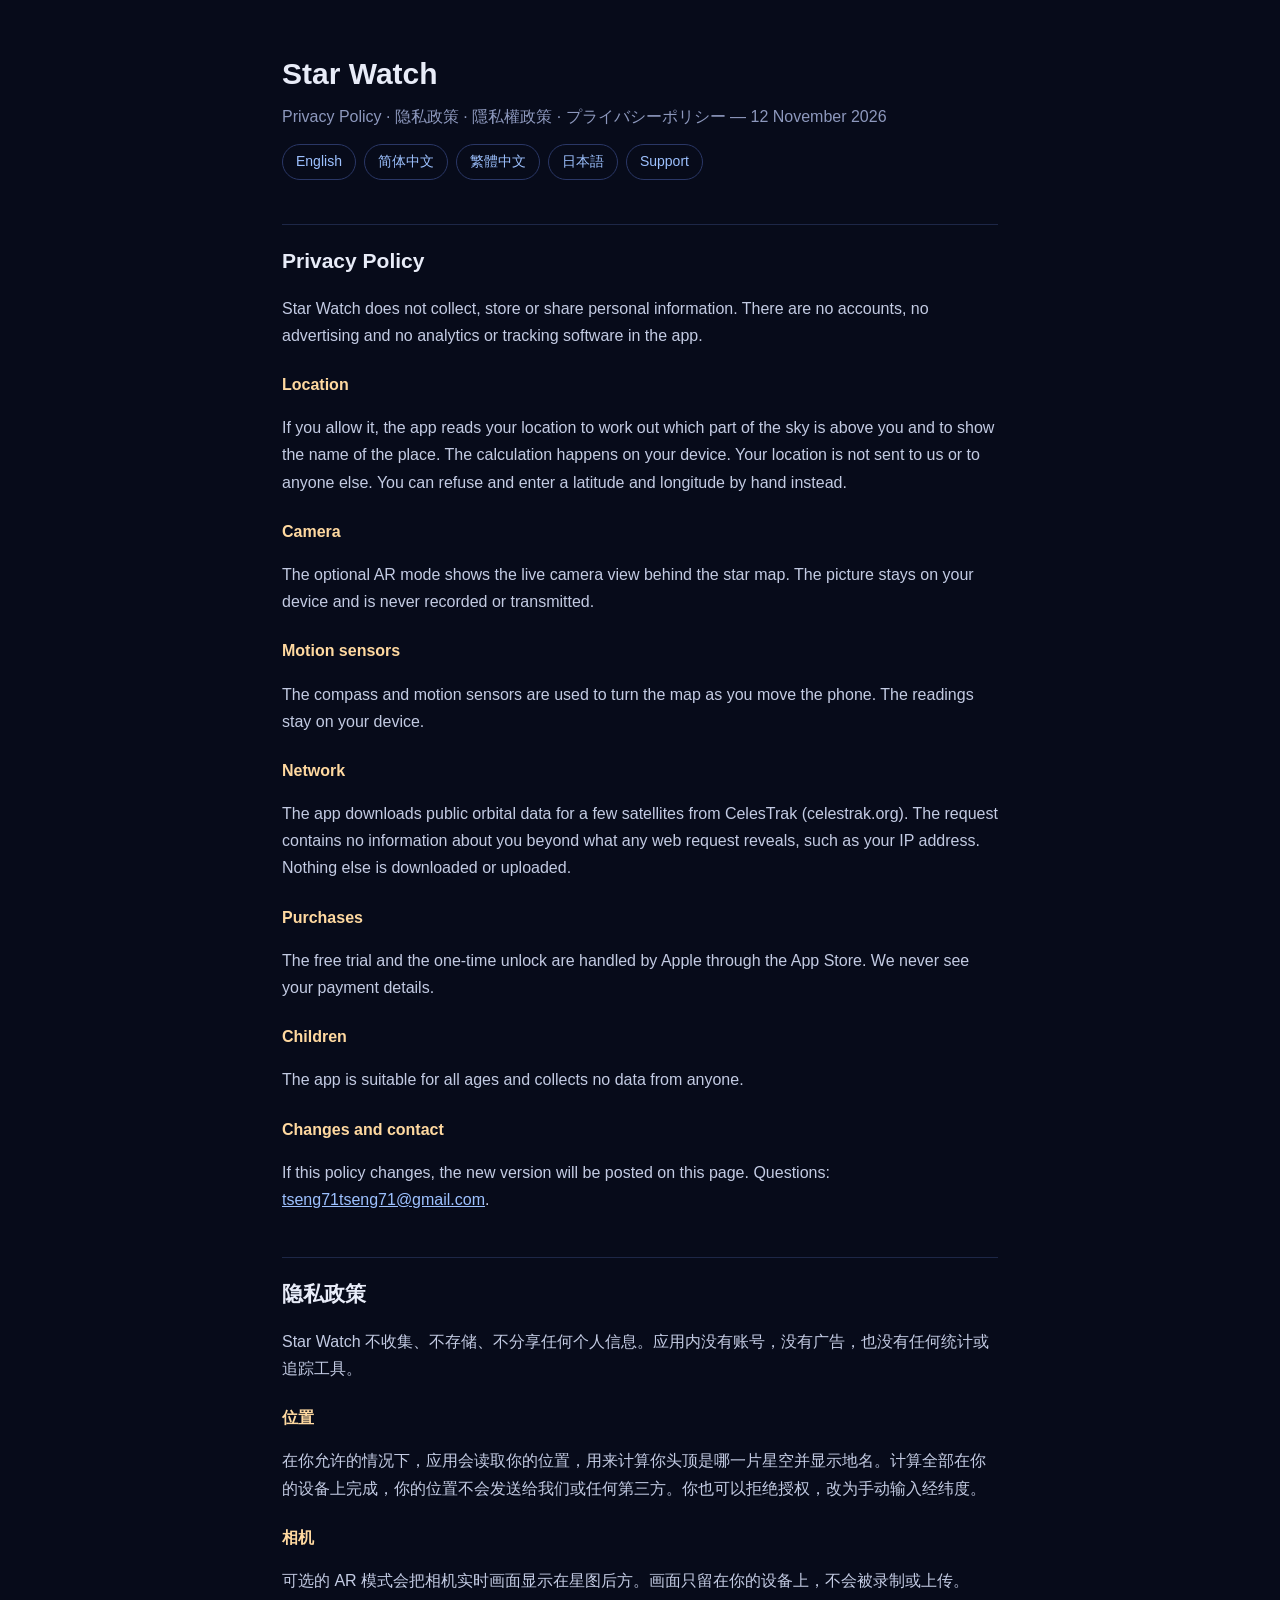
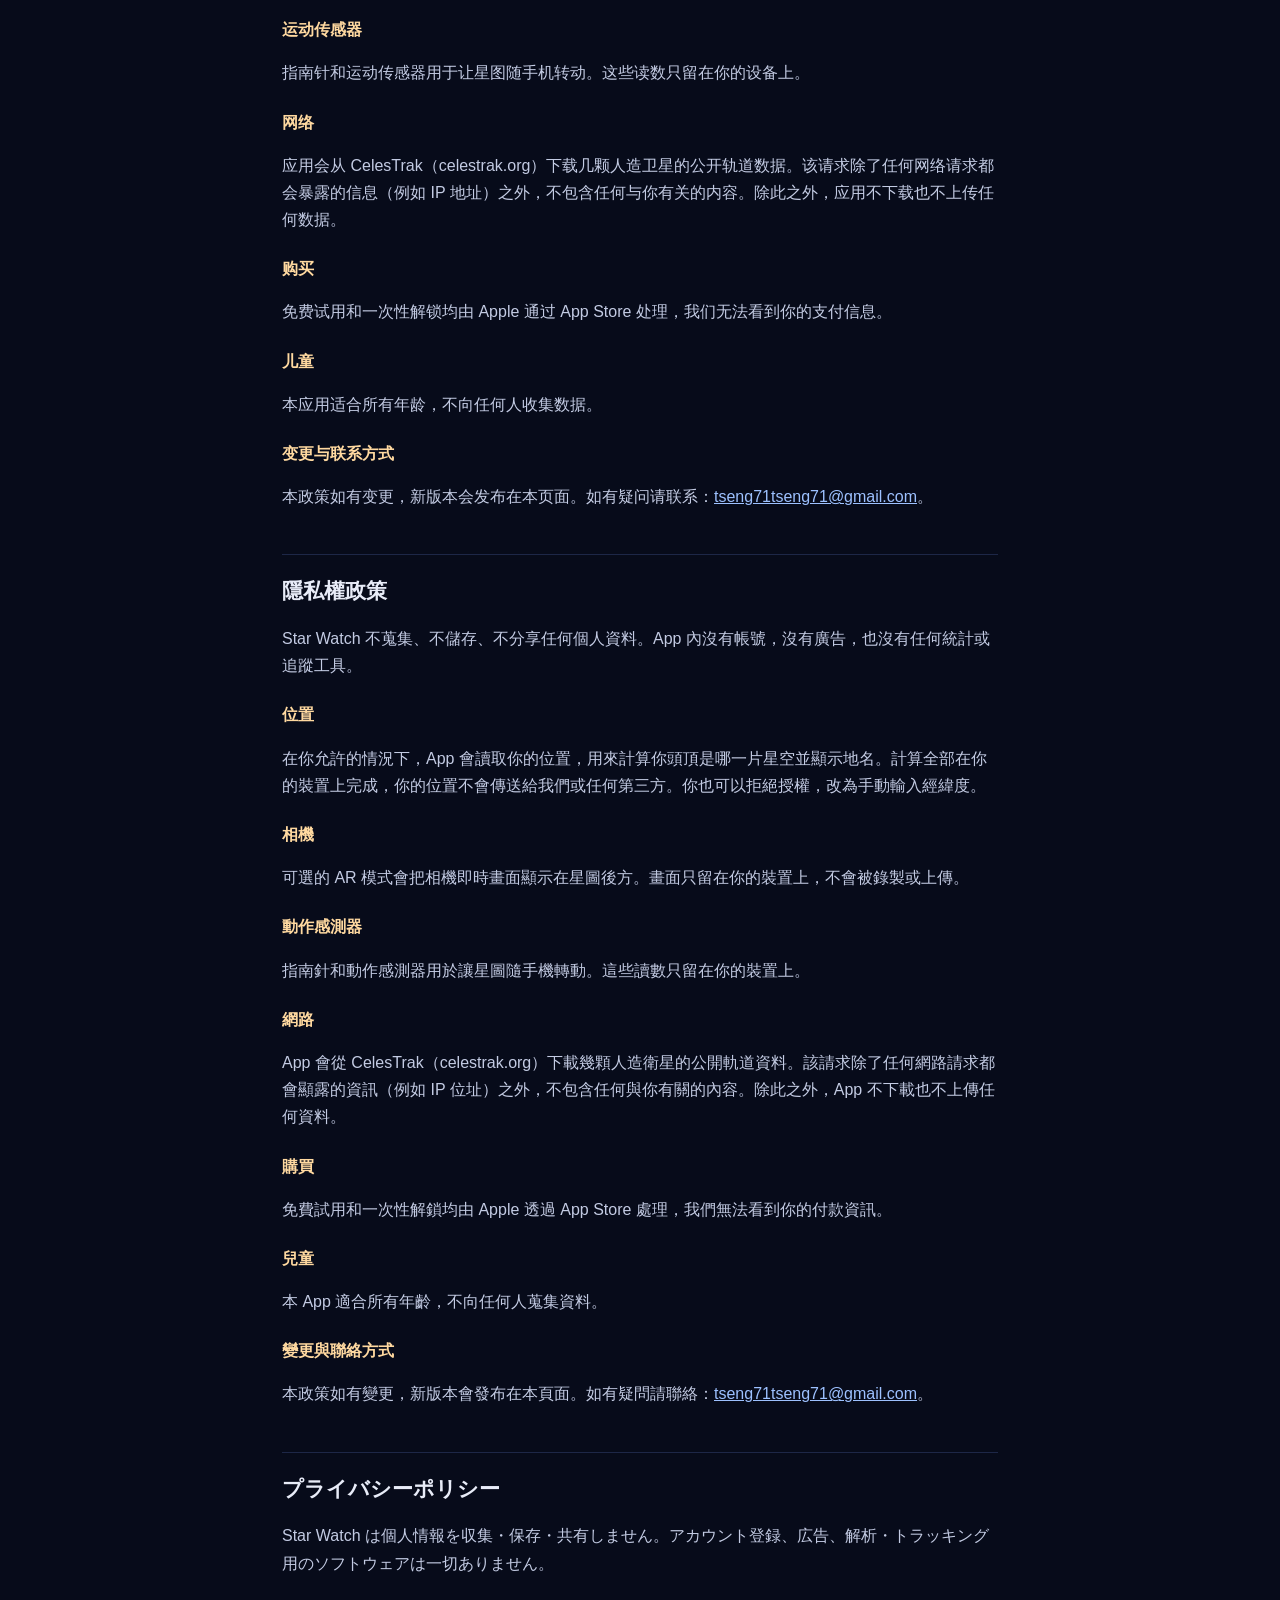
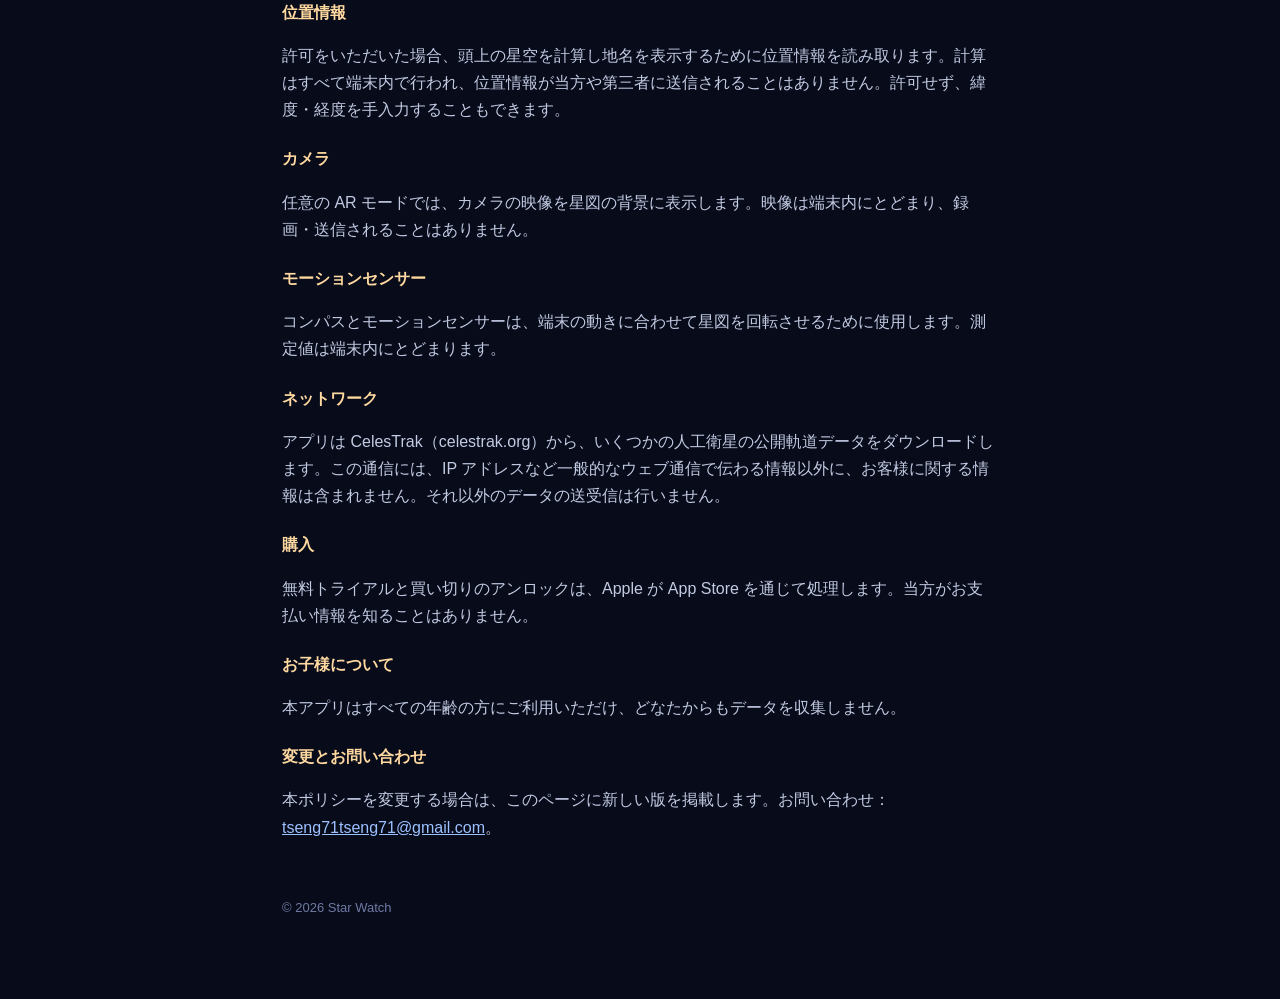
==== privacy.html @ 64be02a5 "Update support and privacy pages" ====
<!DOCTYPE html>
<html lang="en">
<head>
<meta charset="utf-8">
<meta name="viewport" content="width=device-width, initial-scale=1">
<title>Star Watch — Privacy Policy</title>
<link rel="stylesheet" href="styles.css">
</head>
<body>
<main>
<h1>Star Watch</h1>
<p class="sub">Privacy Policy · 隐私政策 · 隱私權政策 · プライバシーポリシー — 12 November 2026</p>
<nav><a href="#en">English</a><a href="#zh-hans">简体中文</a><a href="#zh-hant">繁體中文</a><a href="#ja">日本語</a><a href="index.html">Support</a></nav>

<h2 id="en">Privacy Policy</h2>
<p>Star Watch does not collect, store or share personal information. There are no accounts, no advertising and no analytics or tracking software in the app.</p>
<h3>Location</h3>
<p>If you allow it, the app reads your location to work out which part of the sky is above you and to show the name of the place. The calculation happens on your device. Your location is not sent to us or to anyone else. You can refuse and enter a latitude and longitude by hand instead.</p>
<h3>Camera</h3>
<p>The optional AR mode shows the live camera view behind the star map. The picture stays on your device and is never recorded or transmitted.</p>
<h3>Motion sensors</h3>
<p>The compass and motion sensors are used to turn the map as you move the phone. The readings stay on your device.</p>
<h3>Network</h3>
<p>The app downloads public orbital data for a few satellites from CelesTrak (celestrak.org). The request contains no information about you beyond what any web request reveals, such as your IP address. Nothing else is downloaded or uploaded.</p>
<h3>Purchases</h3>
<p>The free trial and the one-time unlock are handled by Apple through the App Store. We never see your payment details.</p>
<h3>Children</h3>
<p>The app is suitable for all ages and collects no data from anyone.</p>
<h3>Changes and contact</h3>
<p>If this policy changes, the new version will be posted on this page. Questions: <a href="mailto:tseng71tseng71@gmail.com">tseng71tseng71@gmail.com</a>.</p>

<h2 id="zh-hans">隐私政策</h2>
<p>Star Watch 不收集、不存储、不分享任何个人信息。应用内没有账号，没有广告，也没有任何统计或追踪工具。</p>
<h3>位置</h3>
<p>在你允许的情况下，应用会读取你的位置，用来计算你头顶是哪一片星空并显示地名。计算全部在你的设备上完成，你的位置不会发送给我们或任何第三方。你也可以拒绝授权，改为手动输入经纬度。</p>
<h3>相机</h3>
<p>可选的 AR 模式会把相机实时画面显示在星图后方。画面只留在你的设备上，不会被录制或上传。</p>
<h3>运动传感器</h3>
<p>指南针和运动传感器用于让星图随手机转动。这些读数只留在你的设备上。</p>
<h3>网络</h3>
<p>应用会从 CelesTrak（celestrak.org）下载几颗人造卫星的公开轨道数据。该请求除了任何网络请求都会暴露的信息（例如 IP 地址）之外，不包含任何与你有关的内容。除此之外，应用不下载也不上传任何数据。</p>
<h3>购买</h3>
<p>免费试用和一次性解锁均由 Apple 通过 App Store 处理，我们无法看到你的支付信息。</p>
<h3>儿童</h3>
<p>本应用适合所有年龄，不向任何人收集数据。</p>
<h3>变更与联系方式</h3>
<p>本政策如有变更，新版本会发布在本页面。如有疑问请联系：<a href="mailto:tseng71tseng71@gmail.com">tseng71tseng71@gmail.com</a>。</p>

<h2 id="zh-hant">隱私權政策</h2>
<p>Star Watch 不蒐集、不儲存、不分享任何個人資料。App 內沒有帳號，沒有廣告，也沒有任何統計或追蹤工具。</p>
<h3>位置</h3>
<p>在你允許的情況下，App 會讀取你的位置，用來計算你頭頂是哪一片星空並顯示地名。計算全部在你的裝置上完成，你的位置不會傳送給我們或任何第三方。你也可以拒絕授權，改為手動輸入經緯度。</p>
<h3>相機</h3>
<p>可選的 AR 模式會把相機即時畫面顯示在星圖後方。畫面只留在你的裝置上，不會被錄製或上傳。</p>
<h3>動作感測器</h3>
<p>指南針和動作感測器用於讓星圖隨手機轉動。這些讀數只留在你的裝置上。</p>
<h3>網路</h3>
<p>App 會從 CelesTrak（celestrak.org）下載幾顆人造衛星的公開軌道資料。該請求除了任何網路請求都會顯露的資訊（例如 IP 位址）之外，不包含任何與你有關的內容。除此之外，App 不下載也不上傳任何資料。</p>
<h3>購買</h3>
<p>免費試用和一次性解鎖均由 Apple 透過 App Store 處理，我們無法看到你的付款資訊。</p>
<h3>兒童</h3>
<p>本 App 適合所有年齡，不向任何人蒐集資料。</p>
<h3>變更與聯絡方式</h3>
<p>本政策如有變更，新版本會發布在本頁面。如有疑問請聯絡：<a href="mailto:tseng71tseng71@gmail.com">tseng71tseng71@gmail.com</a>。</p>

<h2 id="ja">プライバシーポリシー</h2>
<p>Star Watch は個人情報を収集・保存・共有しません。アカウント登録、広告、解析・トラッキング用のソフトウェアは一切ありません。</p>
<h3>位置情報</h3>
<p>許可をいただいた場合、頭上の星空を計算し地名を表示するために位置情報を読み取ります。計算はすべて端末内で行われ、位置情報が当方や第三者に送信されることはありません。許可せず、緯度・経度を手入力することもできます。</p>
<h3>カメラ</h3>
<p>任意の AR モードでは、カメラの映像を星図の背景に表示します。映像は端末内にとどまり、録画・送信されることはありません。</p>
<h3>モーションセンサー</h3>
<p>コンパスとモーションセンサーは、端末の動きに合わせて星図を回転させるために使用します。測定値は端末内にとどまります。</p>
<h3>ネットワーク</h3>
<p>アプリは CelesTrak（celestrak.org）から、いくつかの人工衛星の公開軌道データをダウンロードします。この通信には、IP アドレスなど一般的なウェブ通信で伝わる情報以外に、お客様に関する情報は含まれません。それ以外のデータの送受信は行いません。</p>
<h3>購入</h3>
<p>無料トライアルと買い切りのアンロックは、Apple が App Store を通じて処理します。当方がお支払い情報を知ることはありません。</p>
<h3>お子様について</h3>
<p>本アプリはすべての年齢の方にご利用いただけ、どなたからもデータを収集しません。</p>
<h3>変更とお問い合わせ</h3>
<p>本ポリシーを変更する場合は、このページに新しい版を掲載します。お問い合わせ：<a href="mailto:tseng71tseng71@gmail.com">tseng71tseng71@gmail.com</a>。</p>

<footer>© 2026 Star Watch</footer>
</main>
</body>
</html>
---- styles.css ----
:root { color-scheme: dark; }
* { box-sizing: border-box; }
body { margin: 0; background: #070b1a; color: #e8ecf8; font: 16px/1.7 -apple-system, BlinkMacSystemFont, "PingFang SC", "Hiragino Sans", "Noto Sans CJK SC", "Segoe UI", sans-serif; }
main { max-width: 760px; margin: 0 auto; padding: 48px 22px 80px; }
h1 { font-size: 30px; margin: 0 0 4px; }
h2 { font-size: 21px; margin: 44px 0 10px; padding-top: 18px; border-top: 1px solid #1d2747; }
h3 { font-size: 16px; margin: 22px 0 4px; color: #ffd9a0; }
p, li { color: #c3cbe3; }
a { color: #9dc1ff; }
nav { margin: 14px 0 6px; display: flex; flex-wrap: wrap; gap: 8px; }
nav a { padding: 5px 13px; border: 1px solid #2a3766; border-radius: 99px; text-decoration: none; font-size: 14px; }
.sub { color: #8d98bd; margin: 0; }
footer { margin-top: 56px; color: #6f7aa3; font-size: 13px; }
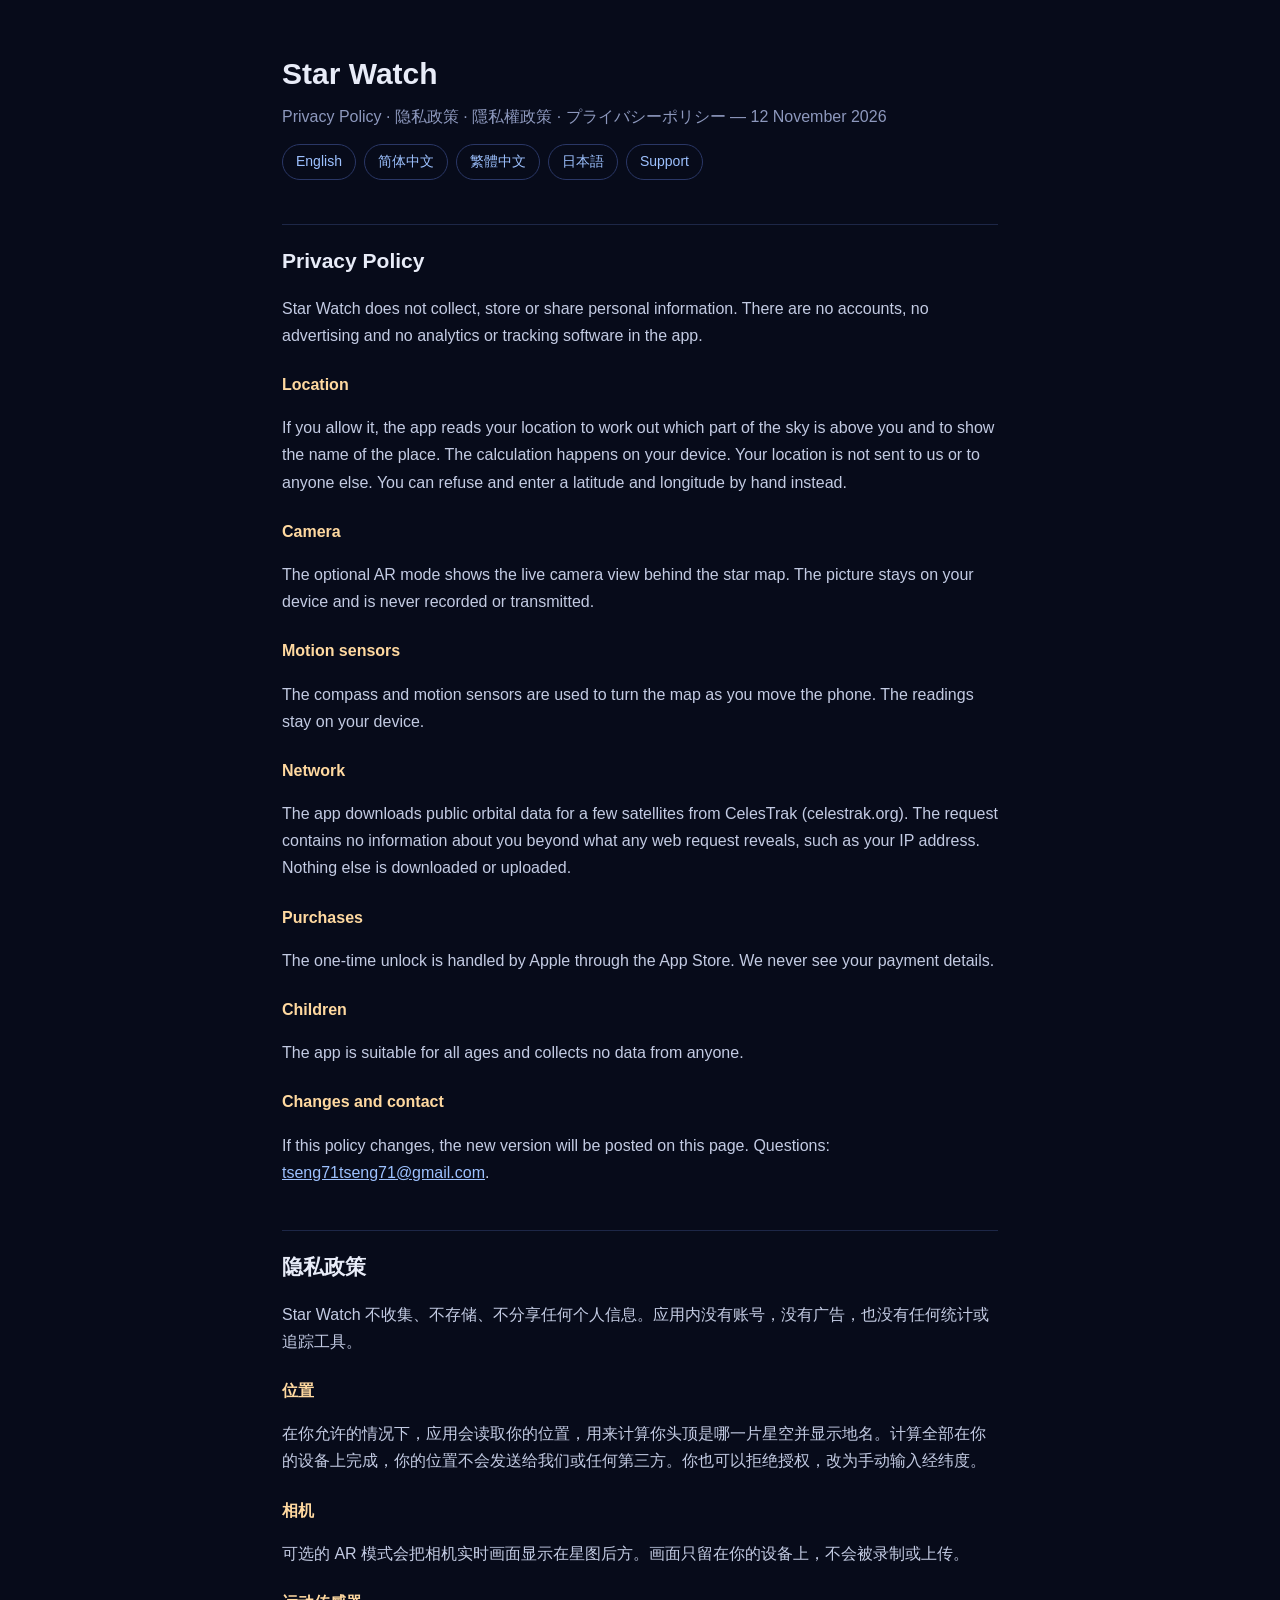
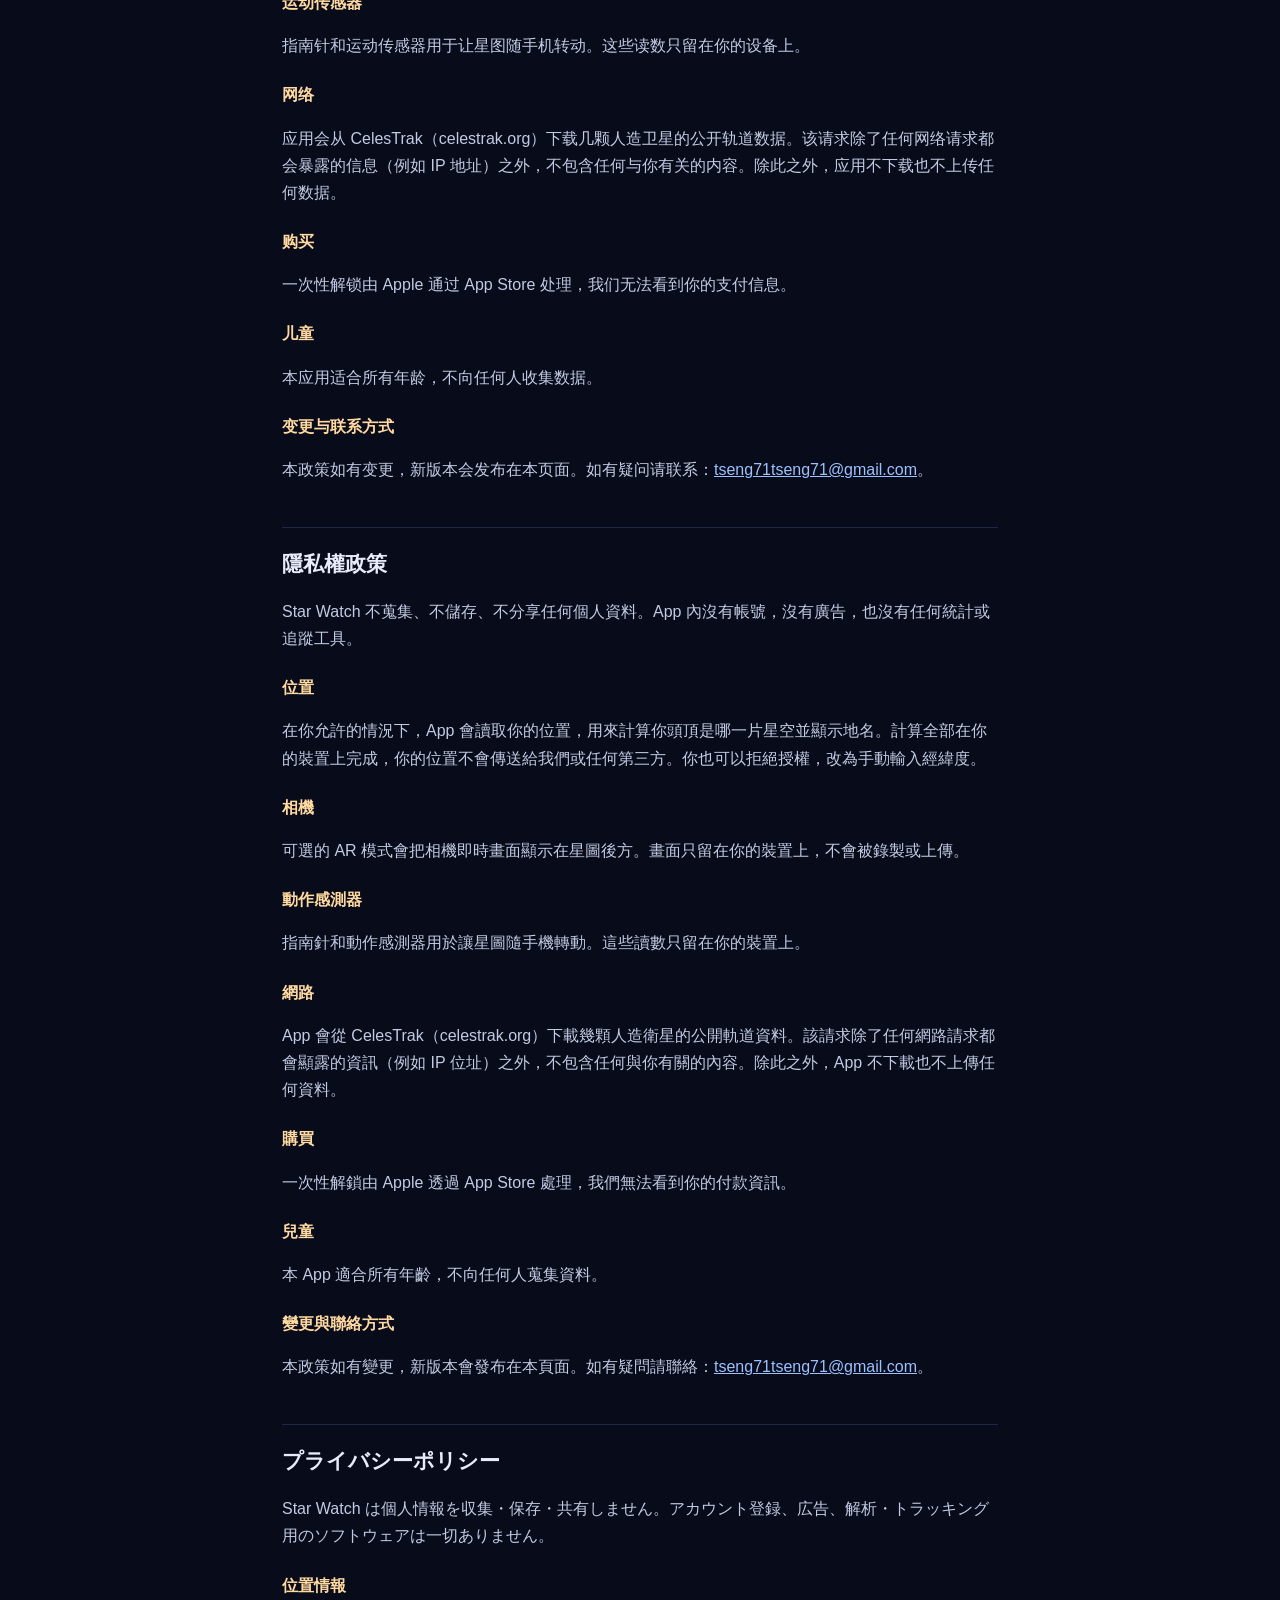
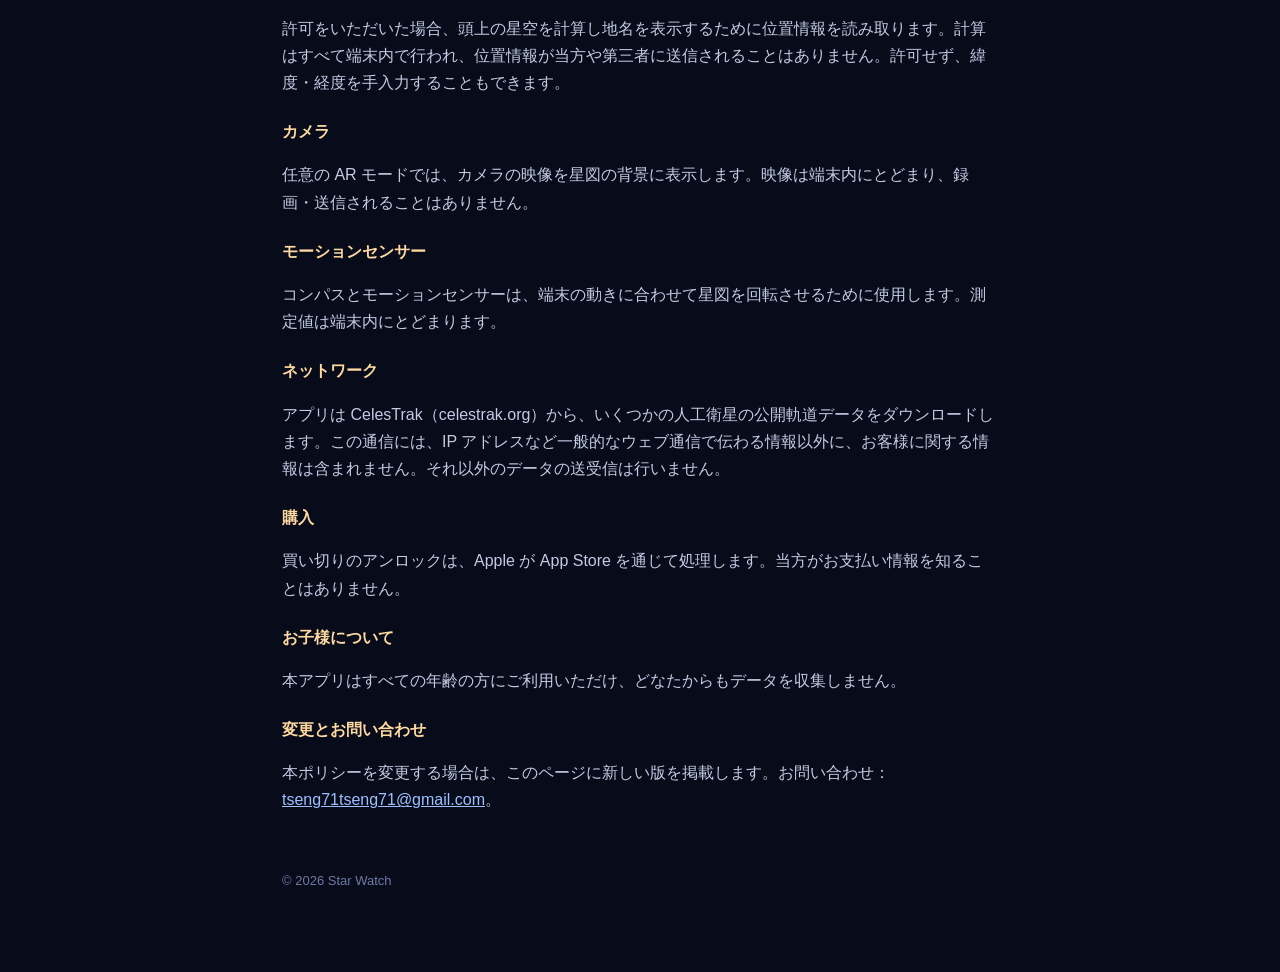
==== commit f709ad2e: "Update support and privacy pages" ====
--- a/privacy.html
+++ b/privacy.html
@@ -23,7 +23,7 @@
 <h3>Network</h3>
 <p>The app downloads public orbital data for a few satellites from CelesTrak (celestrak.org). The request contains no information about you beyond what any web request reveals, such as your IP address. Nothing else is downloaded or uploaded.</p>
 <h3>Purchases</h3>
-<p>The free trial and the one-time unlock are handled by Apple through the App Store. We never see your payment details.</p>
+<p>The one-time unlock is handled by Apple through the App Store. We never see your payment details.</p>
 <h3>Children</h3>
 <p>The app is suitable for all ages and collects no data from anyone.</p>
 <h3>Changes and contact</h3>
@@ -40,7 +40,7 @@
 <h3>网络</h3>
 <p>应用会从 CelesTrak（celestrak.org）下载几颗人造卫星的公开轨道数据。该请求除了任何网络请求都会暴露的信息（例如 IP 地址）之外，不包含任何与你有关的内容。除此之外，应用不下载也不上传任何数据。</p>
 <h3>购买</h3>
-<p>免费试用和一次性解锁均由 Apple 通过 App Store 处理，我们无法看到你的支付信息。</p>
+<p>一次性解锁由 Apple 通过 App Store 处理，我们无法看到你的支付信息。</p>
 <h3>儿童</h3>
 <p>本应用适合所有年龄，不向任何人收集数据。</p>
 <h3>变更与联系方式</h3>
@@ -57,7 +57,7 @@
 <h3>網路</h3>
 <p>App 會從 CelesTrak（celestrak.org）下載幾顆人造衛星的公開軌道資料。該請求除了任何網路請求都會顯露的資訊（例如 IP 位址）之外，不包含任何與你有關的內容。除此之外，App 不下載也不上傳任何資料。</p>
 <h3>購買</h3>
-<p>免費試用和一次性解鎖均由 Apple 透過 App Store 處理，我們無法看到你的付款資訊。</p>
+<p>一次性解鎖由 Apple 透過 App Store 處理，我們無法看到你的付款資訊。</p>
 <h3>兒童</h3>
 <p>本 App 適合所有年齡，不向任何人蒐集資料。</p>
 <h3>變更與聯絡方式</h3>
@@ -74,7 +74,7 @@
 <h3>ネットワーク</h3>
 <p>アプリは CelesTrak（celestrak.org）から、いくつかの人工衛星の公開軌道データをダウンロードします。この通信には、IP アドレスなど一般的なウェブ通信で伝わる情報以外に、お客様に関する情報は含まれません。それ以外のデータの送受信は行いません。</p>
 <h3>購入</h3>
-<p>無料トライアルと買い切りのアンロックは、Apple が App Store を通じて処理します。当方がお支払い情報を知ることはありません。</p>
+<p>買い切りのアンロックは、Apple が App Store を通じて処理します。当方がお支払い情報を知ることはありません。</p>
 <h3>お子様について</h3>
 <p>本アプリはすべての年齢の方にご利用いただけ、どなたからもデータを収集しません。</p>
 <h3>変更とお問い合わせ</h3>
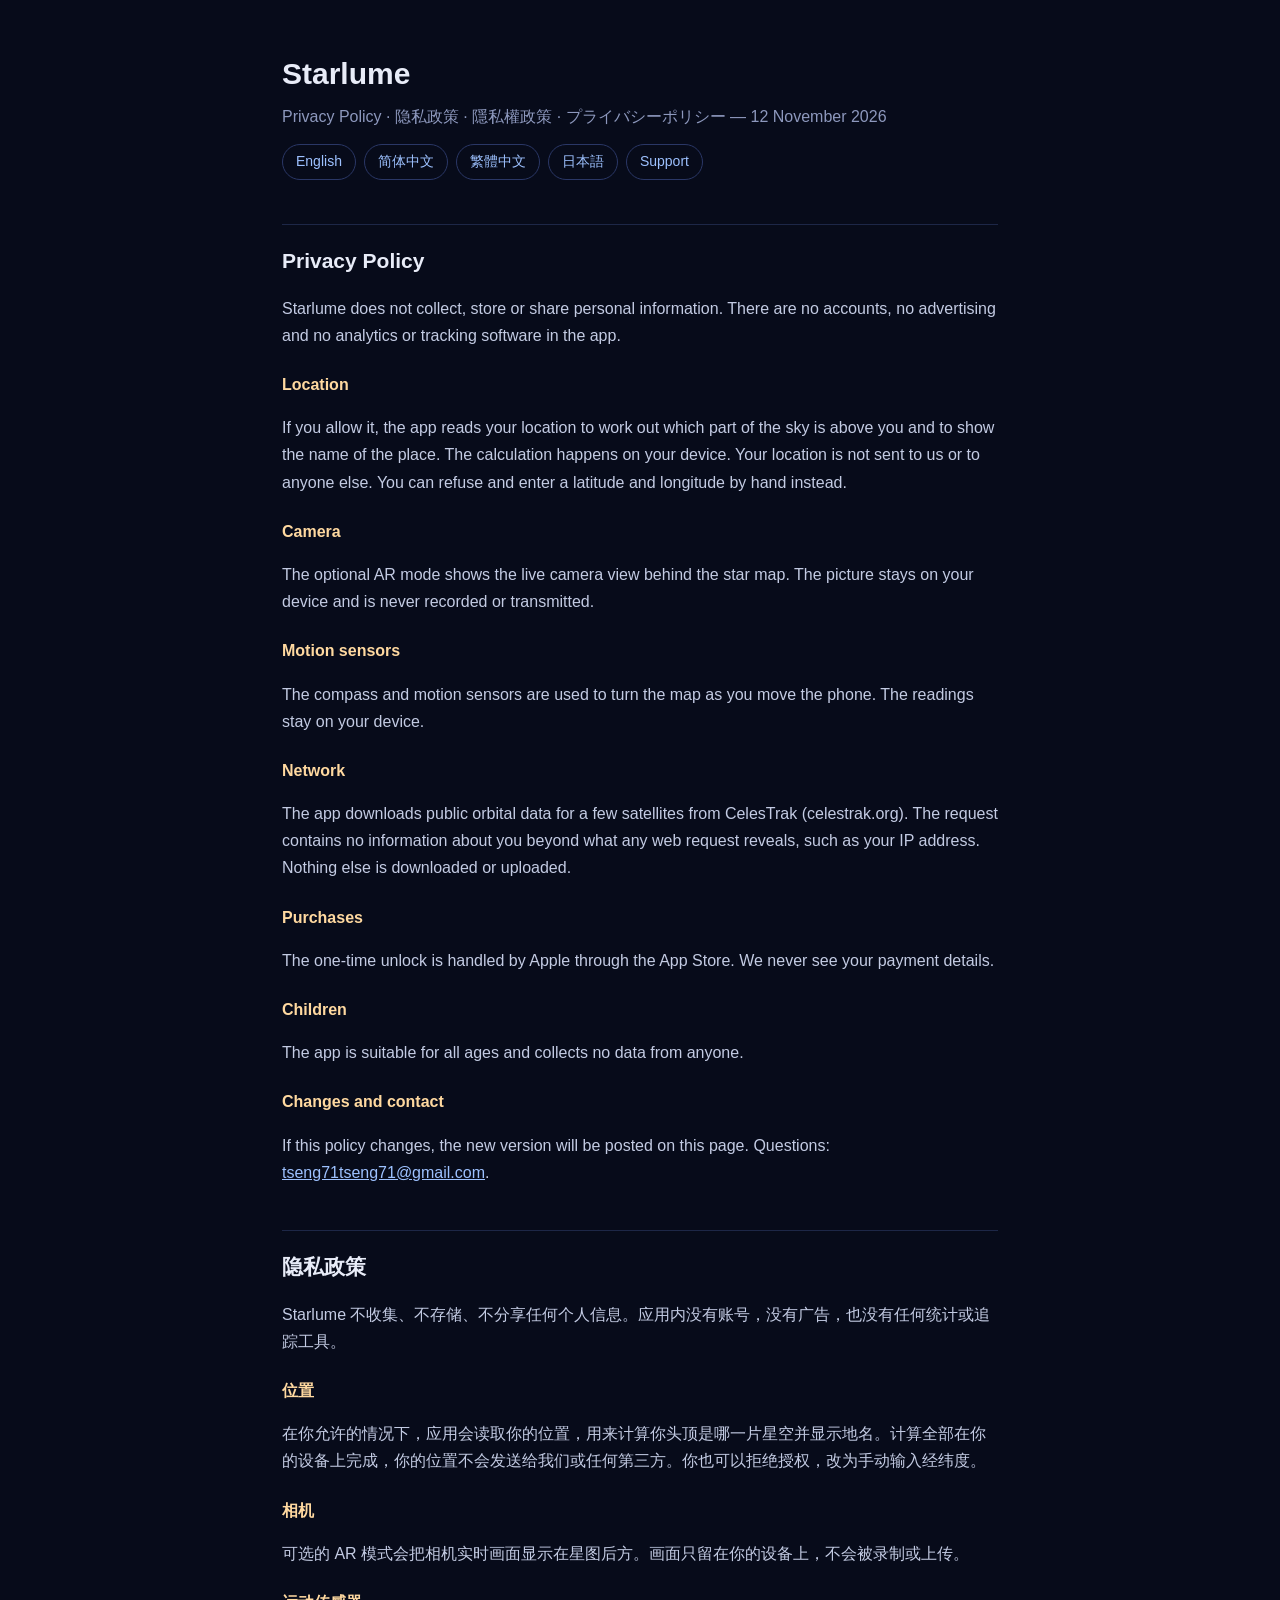
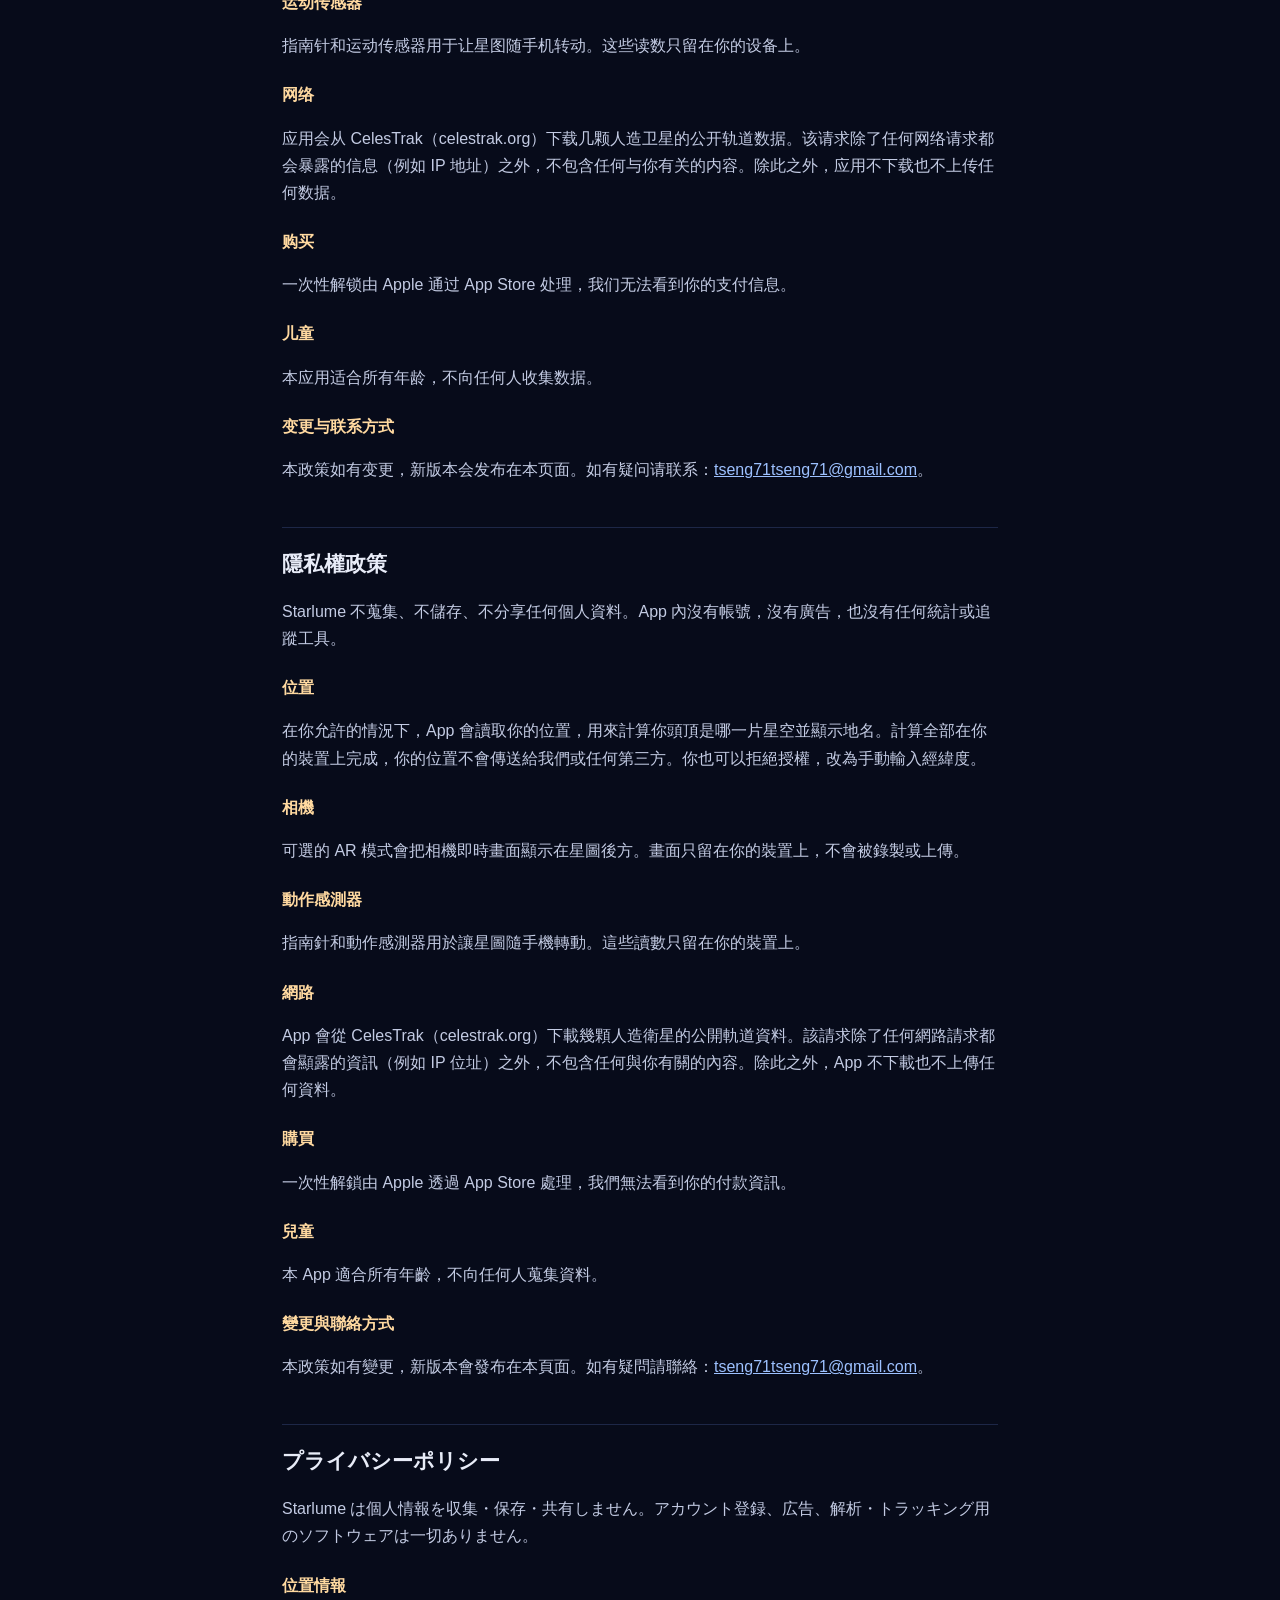
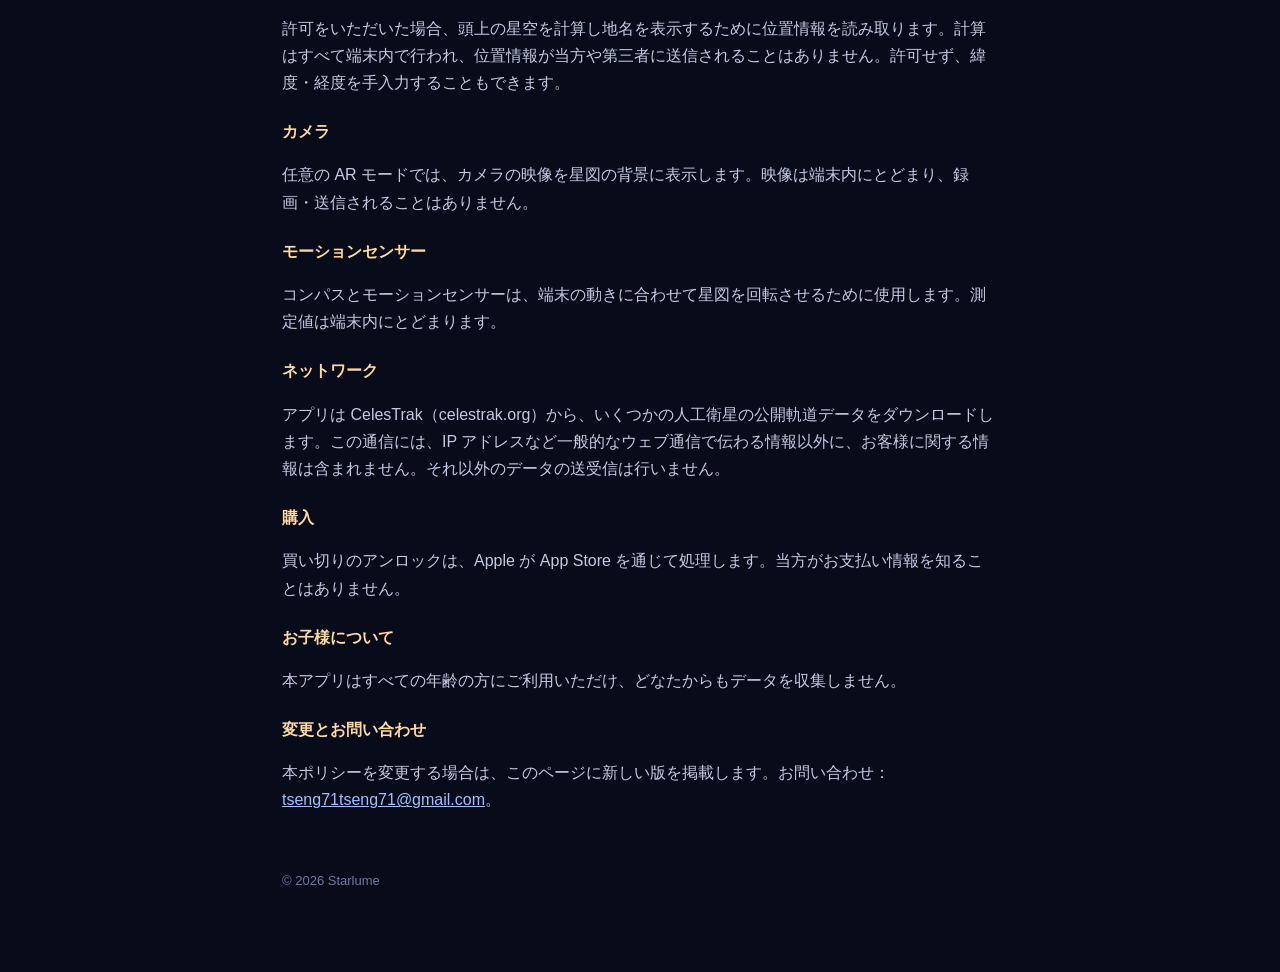
==== commit 7480dea2: "Update support and privacy pages" ====
--- a/privacy.html
+++ b/privacy.html
@@ -3,17 +3,17 @@
 <head>
 <meta charset="utf-8">
 <meta name="viewport" content="width=device-width, initial-scale=1">
-<title>Star Watch — Privacy Policy</title>
+<title>Starlume — Privacy Policy</title>
 <link rel="stylesheet" href="styles.css">
 </head>
 <body>
 <main>
-<h1>Star Watch</h1>
+<h1>Starlume</h1>
 <p class="sub">Privacy Policy · 隐私政策 · 隱私權政策 · プライバシーポリシー — 12 November 2026</p>
 <nav><a href="#en">English</a><a href="#zh-hans">简体中文</a><a href="#zh-hant">繁體中文</a><a href="#ja">日本語</a><a href="index.html">Support</a></nav>
 
 <h2 id="en">Privacy Policy</h2>
-<p>Star Watch does not collect, store or share personal information. There are no accounts, no advertising and no analytics or tracking software in the app.</p>
+<p>Starlume does not collect, store or share personal information. There are no accounts, no advertising and no analytics or tracking software in the app.</p>
 <h3>Location</h3>
 <p>If you allow it, the app reads your location to work out which part of the sky is above you and to show the name of the place. The calculation happens on your device. Your location is not sent to us or to anyone else. You can refuse and enter a latitude and longitude by hand instead.</p>
 <h3>Camera</h3>
@@ -30,7 +30,7 @@
 <p>If this policy changes, the new version will be posted on this page. Questions: <a href="mailto:tseng71tseng71@gmail.com">tseng71tseng71@gmail.com</a>.</p>
 
 <h2 id="zh-hans">隐私政策</h2>
-<p>Star Watch 不收集、不存储、不分享任何个人信息。应用内没有账号，没有广告，也没有任何统计或追踪工具。</p>
+<p>Starlume 不收集、不存储、不分享任何个人信息。应用内没有账号，没有广告，也没有任何统计或追踪工具。</p>
 <h3>位置</h3>
 <p>在你允许的情况下，应用会读取你的位置，用来计算你头顶是哪一片星空并显示地名。计算全部在你的设备上完成，你的位置不会发送给我们或任何第三方。你也可以拒绝授权，改为手动输入经纬度。</p>
 <h3>相机</h3>
@@ -47,7 +47,7 @@
 <p>本政策如有变更，新版本会发布在本页面。如有疑问请联系：<a href="mailto:tseng71tseng71@gmail.com">tseng71tseng71@gmail.com</a>。</p>
 
 <h2 id="zh-hant">隱私權政策</h2>
-<p>Star Watch 不蒐集、不儲存、不分享任何個人資料。App 內沒有帳號，沒有廣告，也沒有任何統計或追蹤工具。</p>
+<p>Starlume 不蒐集、不儲存、不分享任何個人資料。App 內沒有帳號，沒有廣告，也沒有任何統計或追蹤工具。</p>
 <h3>位置</h3>
 <p>在你允許的情況下，App 會讀取你的位置，用來計算你頭頂是哪一片星空並顯示地名。計算全部在你的裝置上完成，你的位置不會傳送給我們或任何第三方。你也可以拒絕授權，改為手動輸入經緯度。</p>
 <h3>相機</h3>
@@ -64,7 +64,7 @@
 <p>本政策如有變更，新版本會發布在本頁面。如有疑問請聯絡：<a href="mailto:tseng71tseng71@gmail.com">tseng71tseng71@gmail.com</a>。</p>
 
 <h2 id="ja">プライバシーポリシー</h2>
-<p>Star Watch は個人情報を収集・保存・共有しません。アカウント登録、広告、解析・トラッキング用のソフトウェアは一切ありません。</p>
+<p>Starlume は個人情報を収集・保存・共有しません。アカウント登録、広告、解析・トラッキング用のソフトウェアは一切ありません。</p>
 <h3>位置情報</h3>
 <p>許可をいただいた場合、頭上の星空を計算し地名を表示するために位置情報を読み取ります。計算はすべて端末内で行われ、位置情報が当方や第三者に送信されることはありません。許可せず、緯度・経度を手入力することもできます。</p>
 <h3>カメラ</h3>
@@ -80,7 +80,7 @@
 <h3>変更とお問い合わせ</h3>
 <p>本ポリシーを変更する場合は、このページに新しい版を掲載します。お問い合わせ：<a href="mailto:tseng71tseng71@gmail.com">tseng71tseng71@gmail.com</a>。</p>
 
-<footer>© 2026 Star Watch</footer>
+<footer>© 2026 Starlume</footer>
 </main>
 </body>
 </html>
